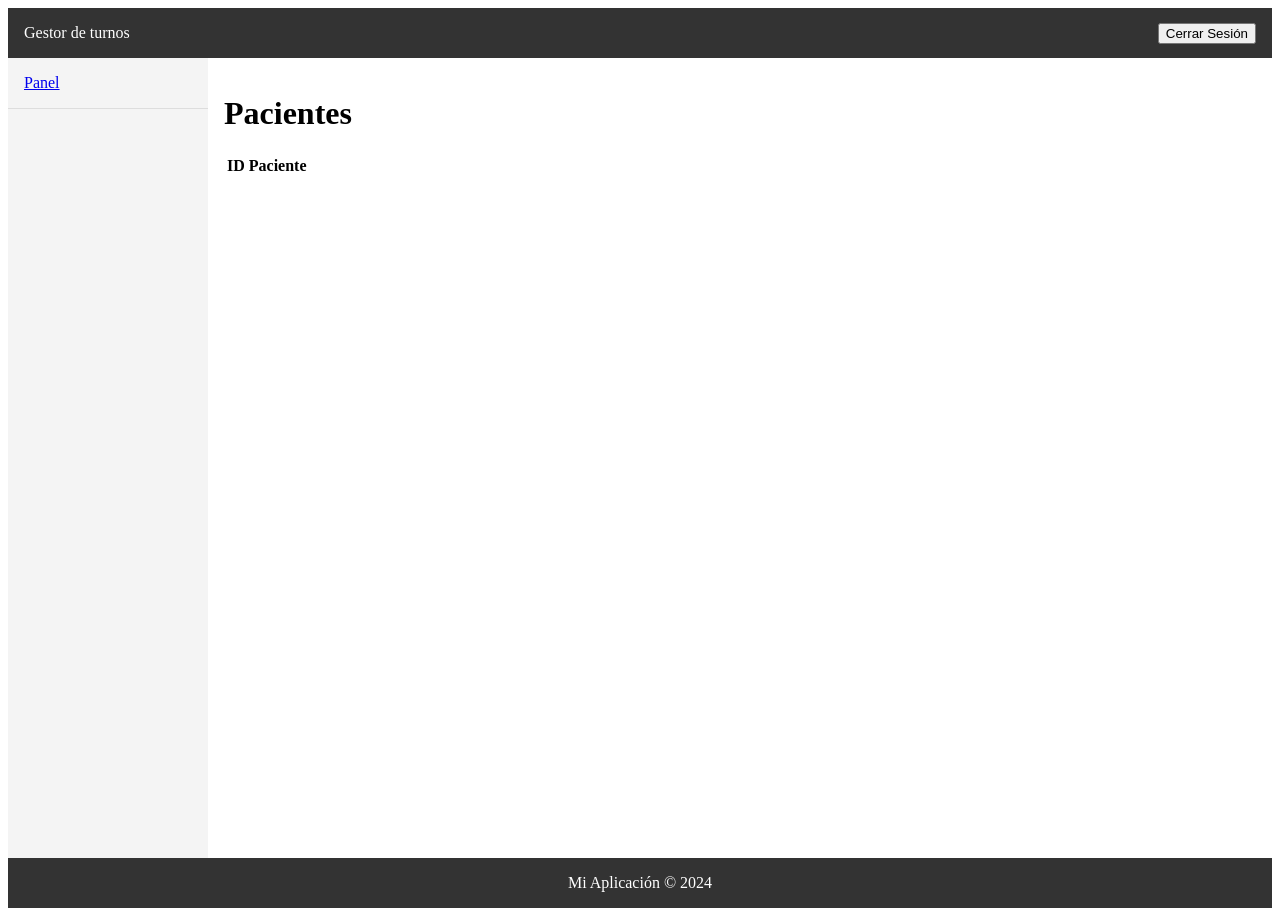
==== dashboard/dashboard.html @ 456006c1 "Organice los archivos del proyecto en carpetas" ====
<!DOCTYPE html>
<html lang="en">
<head>
  <meta charset="UTF-8">
  <meta name="viewport" content="width=device-width, initial-scale=1.0">
  <title>Listado de Productos</title>
  <link rel="stylesheet" href="style.css">
  <link rel="stylesheet" href="dashboard_style.css">
  <script src="dashboard.js"></script>
</head>
<body>
  <div class="dashboard-container">
    <header>
      <span>Gestor de turnos</span>
      <div>
        <button class="menu">&#9776;</button>
        <button id="logout">Cerrar Sesión</button>
      </div>
    </header>
    <nav id="sidebar">
      <ul>
        <li><a href="#">Panel</a></li>
      </ul>
    </nav>
    <main>
      <h1>Pacientes</h1>
      <table>
        <thead>
          <tr>
            <th>ID</th>
            <th>Paciente</th>
          </tr>
        </thead>
        <tbody id="product-table-body">
          <!-- Los productos se cargarán aquí dinámicamente -->
        </tbody>
      </table>
    </main>
    <footer>Mi Aplicación &copy; 2024</footer>
  </div>
</body>
</html>
---- dashboard/dashboard_style.css ----
.dashboard-container {
  display: grid;
  grid-template-columns: auto;
  grid-template-rows: auto 1fr auto;
  grid-template-areas: 
    "header"
    "main"
    "footer";
  height: 100dvh;
}

.dashboard-container nav {
  position: absolute;
  top: 0;
  bottom: 0;
  width: 200px;
  background-color: #f4f4f4;
  left: -200px;
}

.dashboard-container nav ul {
  list-style: none;
  padding: 0;
  margin: 0;
}

.dashboard-container nav ul li {
  padding: 1rem;
  border-bottom: 1px solid #ddd;
}

.dashboard-container header {
  grid-area: header;
  height: 50px;
  background-color: #333;
  color: white;
  display: flex;
  align-items: center;
  justify-content: space-between;
  padding: 0 1rem;
}

.dashboard-container header div {
  display: flex;
  align-items: center;
  gap: 1rem;
}

.dashboard-container main {
  grid-area: main;
  padding: 1rem;
  overflow-y: auto;
}

.dashboard-container footer {
  grid-area: footer;
  background-color: #333;
  color: white;
  text-align: center;
  padding: 1rem;
}

@media screen and (min-width: 600px) {
  .dashboard-container {
    grid-template-columns: 200px 1fr;
    grid-template-areas: 
      "header header"
      "nav main"
      "footer footer";
  }

  .dashboard-container nav {
    grid-area: nav;
    position: static;
    left: 0;
    height: auto;
  }

  .dashboard-container header div .menu {
    display: none;
  }
}
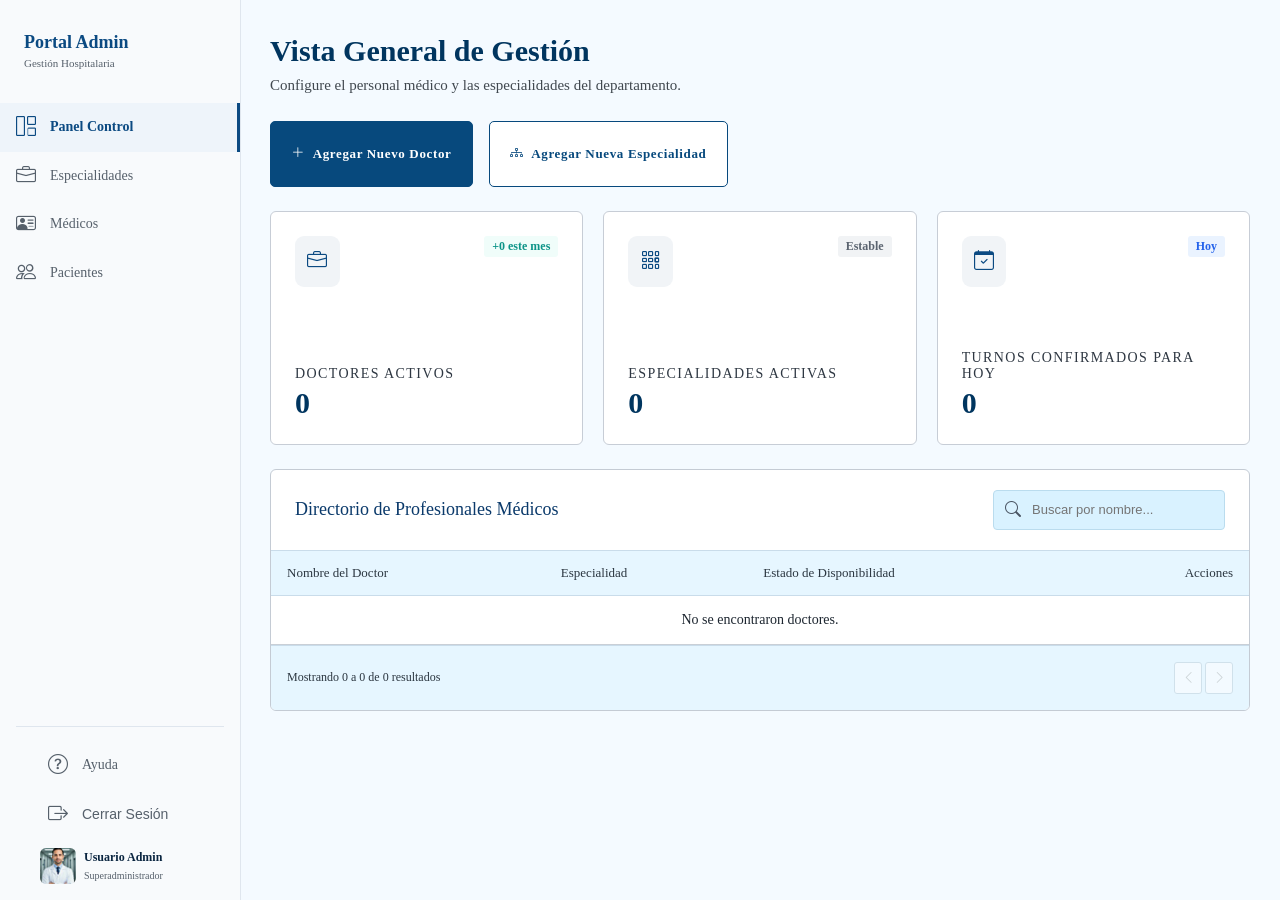
==== commit 056aff43: "Implemente interfaz responsive del dashboard de administracion" ====
--- a/dashboard/dashboard.html
+++ b/dashboard/dashboard.html
@@ -1,42 +1,116 @@
 <!DOCTYPE html>
-<html lang="en">
+<html lang="es">
 <head>
   <meta charset="UTF-8">
   <meta name="viewport" content="width=device-width, initial-scale=1.0">
-  <title>Listado de Productos</title>
-  <link rel="stylesheet" href="style.css">
+  <title>Panel de Control</title>
+  <link href="https://fonts.googleapis.com/css2?family=Public+Sans:wght@400;500;600;700&display=swap" rel="stylesheet">
+  <link href="https://cdn.jsdelivr.net/npm/bootstrap-icons@1.11.3/font/bootstrap-icons.min.css" rel="stylesheet">
+  <link rel="stylesheet" href="../shared/style.css">
   <link rel="stylesheet" href="dashboard_style.css">
+  <script src="../shared/storage.js"></script>
   <script src="dashboard.js"></script>
 </head>
 <body>
   <div class="dashboard-container">
     <header>
-      <span>Gestor de turnos</span>
+      <span>MedPortal</span>
       <div>
-        <button class="menu">&#9776;</button>
-        <button id="logout">Cerrar Sesión</button>
+        <button class="menu" id="menu-btn">&#9776;</button>
       </div>
     </header>
     <nav id="sidebar">
+      <div class="nav-brand">
+        <p>Portal Admin</p>
+        <small>Gestión Hospitalaria</small>
+      </div>
       <ul>
-        <li><a href="#">Panel</a></li>
+        <li><a href="../dashboard/dashboard.html" class="active"><i class="bi bi-grid-1x2"></i>Panel Control</a></li>
+        <li><a href="../specialties/specialties.html"><i class="bi bi-briefcase"></i>Especialidades</a></li>
+        <li><a href="#" class="disabled" title="Próximamente"><i class="bi bi-person-vcard"></i>Médicos</a></li>
+        <li><a href="#" class="disabled" title="Próximamente"><i class="bi bi-people"></i>Pacientes</a></li>
       </ul>
+      <div class="nav-footer">
+        <a href="#" class="disabled" title="Próximamente"><i class="bi bi-question-circle"></i>Ayuda</a>
+        <button id="logout"><i class="bi bi-box-arrow-right"></i>Cerrar Sesión</button>
+        <div class="nav-user">
+          <img src="../shared/img/admin-user.jpg" alt="">
+          <div>
+            <p>Usuario Admin</p>
+            <small>Superadministrador</small>
+          </div>
+        </div>
+      </div>
     </nav>
     <main>
-      <h1>Pacientes</h1>
-      <table>
-        <thead>
-          <tr>
-            <th>ID</th>
-            <th>Paciente</th>
-          </tr>
-        </thead>
-        <tbody id="product-table-body">
-          <!-- Los productos se cargarán aquí dinámicamente -->
-        </tbody>
-      </table>
+      <h1>Vista General de Gestión</h1>
+      <p class="subtitle">Configure el personal médico y las especialidades del departamento.</p>
+
+      <div class="actions">
+        <a href="#" class="btn disabled" title="Próximamente"><i class="bi bi-plus-lg"></i>Agregar Nuevo Doctor</a>
+        <a href="../specialties/specialty_form.html" class="btn outline"><i class="bi bi-diagram-3"></i>Agregar Nueva Especialidad</a>
+      </div>
+
+      <div class="stats">
+        <div class="stat">
+          <div class="stat-top">
+            <span class="stat-icon"><i class="bi bi-briefcase"></i></span>
+            <span class="badge green">+0 este mes</span>
+          </div>
+          <p class="stat-label">Doctores activos</p>
+          <p class="stat-value">0</p>
+        </div>
+        <div class="stat">
+          <div class="stat-top">
+            <span class="stat-icon"><i class="bi bi-grid-3x3-gap"></i></span>
+            <span class="badge grey">Estable</span>
+          </div>
+          <p class="stat-label">Especialidades activas</p>
+          <p class="stat-value" id="stat-specialties">0</p>
+        </div>
+        <div class="stat">
+          <div class="stat-top">
+            <span class="stat-icon"><i class="bi bi-calendar-check"></i></span>
+            <span class="badge blue">Hoy</span>
+          </div>
+          <p class="stat-label">Turnos confirmados para hoy</p>
+          <p class="stat-value">0</p>
+        </div>
+      </div>
+
+      <div class="card">
+        <div class="card-head">
+          <h2>Directorio de Profesionales Médicos</h2>
+          <div class="search-box">
+            <i class="bi bi-search"></i>
+            <input type="search" class="search" placeholder="Buscar por nombre..." disabled>
+          </div>
+        </div>
+        <div class="table-wrapper">
+          <table>
+            <thead>
+              <tr>
+                <th>Nombre del Doctor</th>
+                <th>Especialidad</th>
+                <th>Estado de Disponibilidad</th>
+                <th class="right">Acciones</th>
+              </tr>
+            </thead>
+            <tbody id="doctor-table-body">
+              <tr><td colspan="4" class="empty">No se encontraron doctores.</td></tr>
+            </tbody>
+          </table>
+        </div>
+        <div class="card-foot pager">
+          <span>Mostrando 0 a 0 de 0 resultados</span>
+          <div>
+            <button disabled><i class="bi bi-chevron-left"></i></button>
+            <button disabled><i class="bi bi-chevron-right"></i></button>
+          </div>
+        </div>
+      </div>
     </main>
-    <footer>Mi Aplicación &copy; 2024</footer>
+    <footer>MedPortal &copy; 2026</footer>
   </div>
 </body>
-</html>+</html>
--- a/shared/style.css
+++ b/shared/style.css
@@ -0,0 +1,11 @@
+body {
+  margin: 0;
+  font-size: 2rem;
+  height: 100dvh;
+}
+
+@media screen and (min-width: 600px) {
+  body {
+    font-size: 1rem;
+  }
+}
--- a/dashboard/dashboard_style.css
+++ b/dashboard/dashboard_style.css
@@ -1,39 +1,138 @@
+/* Grilla del panel (header, nav, main y footer) y componentes comunes de las páginas del administrador.
+   Colores según los mockups del TPI. */
 .dashboard-container {
   display: grid;
-  grid-template-columns: auto;
+  grid-template-columns: minmax(0, 1fr);
   grid-template-rows: auto 1fr auto;
-  grid-template-areas: 
+  grid-template-areas:
     "header"
     "main"
     "footer";
   height: 100dvh;
-}
-
+  background-color: #F4FAFF;
+}
+
+/* ---------- Nav (sidebar) ---------- */
 .dashboard-container nav {
   position: absolute;
   top: 0;
   bottom: 0;
-  width: 200px;
-  background-color: #f4f4f4;
-  left: -200px;
+  z-index: 10;
+  display: flex;
+  flex-direction: column;
+  width: 240px;
+  overflow-y: auto;
+  background-color: #F8FAFC;
+  border-right: 1px solid #DFE6EE;
+  left: -240px;
+  transition: left 0.2s ease;
+}
+
+.dashboard-container nav.open {
+  left: 0;
+}
+
+.nav-brand {
+  padding: 2rem 1.5rem 0;
+}
+
+.nav-brand p {
+  margin: 0;
+  font-size: 1.125rem;
+  font-weight: 700;
+  color: #0B4A82;
+}
+
+.nav-brand small {
+  font-size: 0.6875rem;
+  color: #56606B;
 }
 
 .dashboard-container nav ul {
+  flex: 1;
   list-style: none;
   padding: 0;
+  margin: 2rem 0 0;
+}
+
+.dashboard-container nav ul li a,
+.nav-footer a,
+.nav-footer button {
+  display: flex;
+  align-items: center;
+  gap: 0.875rem;
+  padding: 0.8rem 1rem;
+  font-size: 0.875rem;
+  color: #56606B;
+  text-decoration: none;
+}
+
+.dashboard-container nav ul li a.active {
+  background: #EEF4FA;
+  color: #0B4A82;
+  font-weight: 600;
+  box-shadow: inset -3px 0 0 #0B4A82;
+}
+
+.dashboard-container nav .bi {
+  font-size: 1.25rem;
+}
+
+.nav-footer {
+  margin: 0.75rem 1rem 0;
+  padding: 0.875rem 0 1rem;
+  border-top: 1px solid #DFE6EE;
+}
+
+.nav-footer a,
+.nav-footer button {
+  width: 100%;
+  padding-left: 2rem;
+  background: none;
+  border: 0;
+  cursor: pointer;
+}
+
+.nav-user {
+  display: flex;
+  align-items: center;
+  gap: 0.5rem;
+  padding: 0.625rem 0 0 1.5rem;
+}
+
+.nav-user img {
+  width: 2.25rem;
+  height: 2.25rem;
+  border-radius: 0.375rem;
+  object-fit: cover;
+}
+
+.nav-user p {
   margin: 0;
-}
-
-.dashboard-container nav ul li {
-  padding: 1rem;
-  border-bottom: 1px solid #ddd;
-}
-
+  font-size: 0.75rem;
+  font-weight: 600;
+  color: #0A2540;
+}
+
+.nav-user small {
+  font-size: 0.625rem;
+  color: #56606B;
+}
+
+/* Enlaces a pantallas que todavía no forman parte de esta entrega (se ven como en el mockup, pero no navegan) */
+.disabled {
+  pointer-events: none;
+  cursor: default;
+}
+
+/* ---------- Header, main y footer ---------- */
 .dashboard-container header {
   grid-area: header;
   height: 50px;
-  background-color: #333;
-  color: white;
+  background-color: white;
+  color: #00355F;
+  font-weight: 700;
+  border-bottom: 1px solid #E0E7EE;
   display: flex;
   align-items: center;
   justify-content: space-between;
@@ -44,6 +143,14 @@
   display: flex;
   align-items: center;
   gap: 1rem;
+}
+
+.dashboard-container header .menu {
+  background: none;
+  border: 0;
+  font-size: 1.5rem;
+  color: #07497D;
+  cursor: pointer;
 }
 
 .dashboard-container main {
@@ -54,29 +161,274 @@
 
 .dashboard-container footer {
   grid-area: footer;
-  background-color: #333;
-  color: white;
+  background-color: #F8FAFC;
+  border-top: 1px solid #DFE6EE;
+  color: #56606B;
+  font-size: 0.75rem;
   text-align: center;
   padding: 1rem;
 }
 
+/* ---------- Contenido ---------- */
+main h1 {
+  margin: 0;
+  font-size: 1.5rem;
+  color: #00355F;
+}
+
+main .subtitle {
+  margin: 0.375rem 0 0;
+  font-size: 0.9375rem;
+  line-height: 1.5;
+  color: #40484F;
+}
+
+.actions {
+  display: flex;
+  flex-wrap: wrap;
+  gap: 1rem;
+  margin-top: 1.5rem;
+}
+
+.btn {
+  display: inline-flex;
+  align-items: center;
+  justify-content: center;
+  gap: 0.5rem;
+  min-height: 3rem;
+  padding: 0.5rem 1.25rem;
+  border: 1.5px solid #07497D;
+  border-radius: 0.3125rem;
+  background: #07497D;
+  color: white;
+  font-size: 0.8125rem;
+  font-weight: 600;
+  letter-spacing: 0.05em;
+  text-decoration: none;
+  cursor: pointer;
+}
+
+.btn.outline {
+  background: white;
+  color: #07497D;
+}
+
+.stats {
+  display: grid;
+  grid-template-columns: 1fr;
+  gap: 1.25rem;
+  margin: 1.5rem 0;
+}
+
+.stat {
+  display: flex;
+  flex-direction: column;
+  min-height: 11.5rem;
+  padding: 1.5rem;
+  background: white;
+  border: 1px solid #C7CDD6;
+  border-radius: 0.375rem;
+}
+
+.stat-top {
+  display: flex;
+  align-items: flex-start;
+  justify-content: space-between;
+}
+
+.stat-icon {
+  display: flex;
+  align-items: center;
+  justify-content: center;
+  width: 2.8rem;
+  height: 3.2rem;
+  border-radius: 0.5625rem;
+  background: #F1F4F7;
+  color: #0B4A82;
+  font-size: 1.25rem;
+}
+
+.badge {
+  padding: 0.1875rem 0.5rem;
+  border-radius: 0.1875rem;
+  font-size: 0.75rem;
+  font-weight: 600;
+}
+
+.badge.green { background: #F0FDFA; color: #0D9488; }
+.badge.grey { background: #F1F3F5; color: #5B6470; }
+.badge.blue { background: #EAF3FF; color: #2563EB; }
+
+.stat-label {
+  margin: auto 0 0;
+  padding-top: 1.875rem;
+  font-size: 0.875rem;
+  letter-spacing: 0.1em;
+  text-transform: uppercase;
+  color: #2E3742;
+}
+
+.stat-value {
+  margin: 0.25rem 0 0;
+  font-size: 1.875rem;
+  font-weight: 700;
+  color: #00355F;
+}
+
+.card {
+  overflow: hidden;
+  background: white;
+  border: 1px solid #C4CBD4;
+  border-radius: 0.375rem;
+}
+
+.card-head {
+  display: flex;
+  flex-direction: column;
+  gap: 0.875rem;
+  padding: 1.25rem 1rem;
+}
+
+.card-head h2 {
+  margin: 0;
+  font-size: 1.125rem;
+  font-weight: 500;
+  color: #0B3A6B;
+}
+
+.search-box {
+  position: relative;
+}
+
+.search-box .bi {
+  position: absolute;
+  top: 50%;
+  left: 0.75rem;
+  transform: translateY(-50%);
+  color: #4A5563;
+  pointer-events: none;
+}
+
+.search {
+  width: 100%;
+  height: 2.5rem;
+  padding: 0 0.75rem 0 2.375rem;
+  border: 1px solid #BADCEE;
+  border-radius: 0.25rem;
+  background: #D9F2FF;
+  font-size: 0.8125rem;
+}
+
+.table-wrapper {
+  overflow-x: auto;
+}
+
+.dashboard-container table {
+  width: 100%;
+  border-collapse: collapse;
+}
+
+.dashboard-container th {
+  padding: 0.875rem 1rem;
+  background: #E6F6FF;
+  border-top: 1px solid #C9DCEA;
+  border-bottom: 1px solid #C9DCEA;
+  font-size: 0.8125rem;
+  font-weight: 500;
+  text-align: left;
+  color: #2B3640;
+  white-space: nowrap;
+}
+
+.dashboard-container td {
+  padding: 1rem;
+  border-bottom: 1px solid #C9CFD6;
+  font-size: 0.875rem;
+  color: #1D2630;
+}
+
+.dashboard-container td.empty {
+  text-align: center;
+}
+
+.dashboard-container th.right {
+  text-align: right;
+}
+
+.card-foot {
+  display: flex;
+  flex-wrap: wrap;
+  align-items: center;
+  justify-content: space-between;
+  gap: 0.75rem;
+  padding: 1rem;
+  background: #E6F6FF;
+  border-top: 1px solid #C9DCEA;
+  font-size: 0.75rem;
+  color: #2B3640;
+}
+
+.pager button {
+  min-width: 1.75rem;
+  height: 2rem;
+  border: 1px solid #BFD0DC;
+  border-radius: 0.1875rem;
+  background: white;
+  cursor: pointer;
+}
+
+.pager button:disabled {
+  opacity: 0.55;
+  cursor: not-allowed;
+}
+
 @media screen and (min-width: 600px) {
   .dashboard-container {
-    grid-template-columns: 200px 1fr;
-    grid-template-areas: 
-      "header header"
-      "nav main"
-      "footer footer";
+    grid-template-columns: 240px minmax(0, 1fr);
+    grid-template-areas:
+      "nav main";
+    grid-template-rows: 1fr;
+  }
+
+  /* En escritorio el mockup no tiene header ni footer: el nav queda fijo a la izquierda */
+  .dashboard-container header,
+  .dashboard-container footer {
+    display: none;
   }
 
   .dashboard-container nav {
     grid-area: nav;
     position: static;
     left: 0;
-    height: auto;
+    height: 100dvh;
   }
 
   .dashboard-container header div .menu {
     display: none;
   }
-}+
+  .dashboard-container main {
+    padding: 2.125rem 1.875rem 2.5rem;
+  }
+
+  main h1 {
+    font-size: 1.875rem;
+  }
+
+  .card-head .search-box {
+    flex: 0 1 14.5rem;
+  }
+
+  .card-head {
+    flex-direction: row;
+    justify-content: space-between;
+    align-items: center;
+    padding: 1.25rem 1.5rem;
+  }
+}
+
+@media screen and (min-width: 900px) {
+  .stats {
+    grid-template-columns: repeat(3, 1fr);
+  }
+}
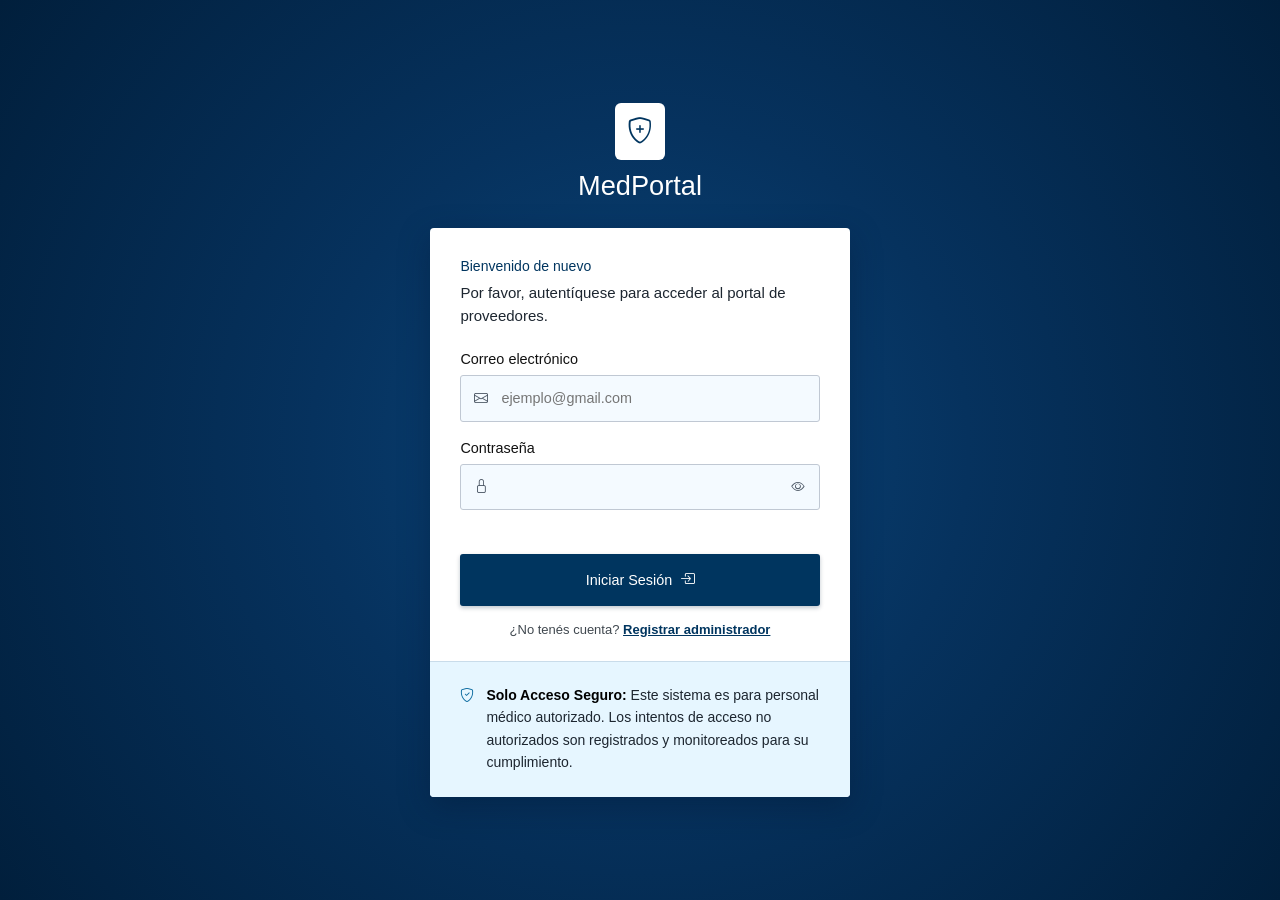
==== commit 8dc7599c: "Corregi el login y arregle referencias del panel y del almacenamiento" ====
--- a/dashboard/dashboard.html
+++ b/dashboard/dashboard.html
@@ -48,7 +48,7 @@
 
       <div class="actions">
         <a href="#" class="btn disabled" title="Próximamente"><i class="bi bi-plus-lg"></i>Agregar Nuevo Doctor</a>
-        <a href="../specialties/specialty_form.html" class="btn outline"><i class="bi bi-diagram-3"></i>Agregar Nueva Especialidad</a>
+        <a href="../specialties/specialty.html" class="btn outline"><i class="bi bi-diagram-3"></i>Agregar Nueva Especialidad</a>
       </div>
 
       <div class="stats">
--- a/shared/style.css
+++ b/shared/style.css
@@ -1,11 +1,32 @@
+/* Estilos globales compartidos por todas las páginas (equivalente al style.css del ejercicio).
+   Mobile first: la base es el celular y con min-width: 600px se amplía para escritorio.
+   Colores y tipografía según los mockups del TPI (MedPortal). */
+* {
+  box-sizing: border-box;
+}
+
+[hidden] {
+  display: none !important;
+}
+
 body {
   margin: 0;
-  font-size: 2rem;
+  font-size: 1rem;
   height: 100dvh;
+  font-family: 'Public Sans', 'Inter', 'Segoe UI', sans-serif;
+  color: #151C20;
+}
+
+img {
+  max-width: 100%;
+}
+
+a {
+  color: inherit;
 }
 
 @media screen and (min-width: 600px) {
   body {
-    font-size: 1rem;
+    font-size: 0.875rem;
   }
 }
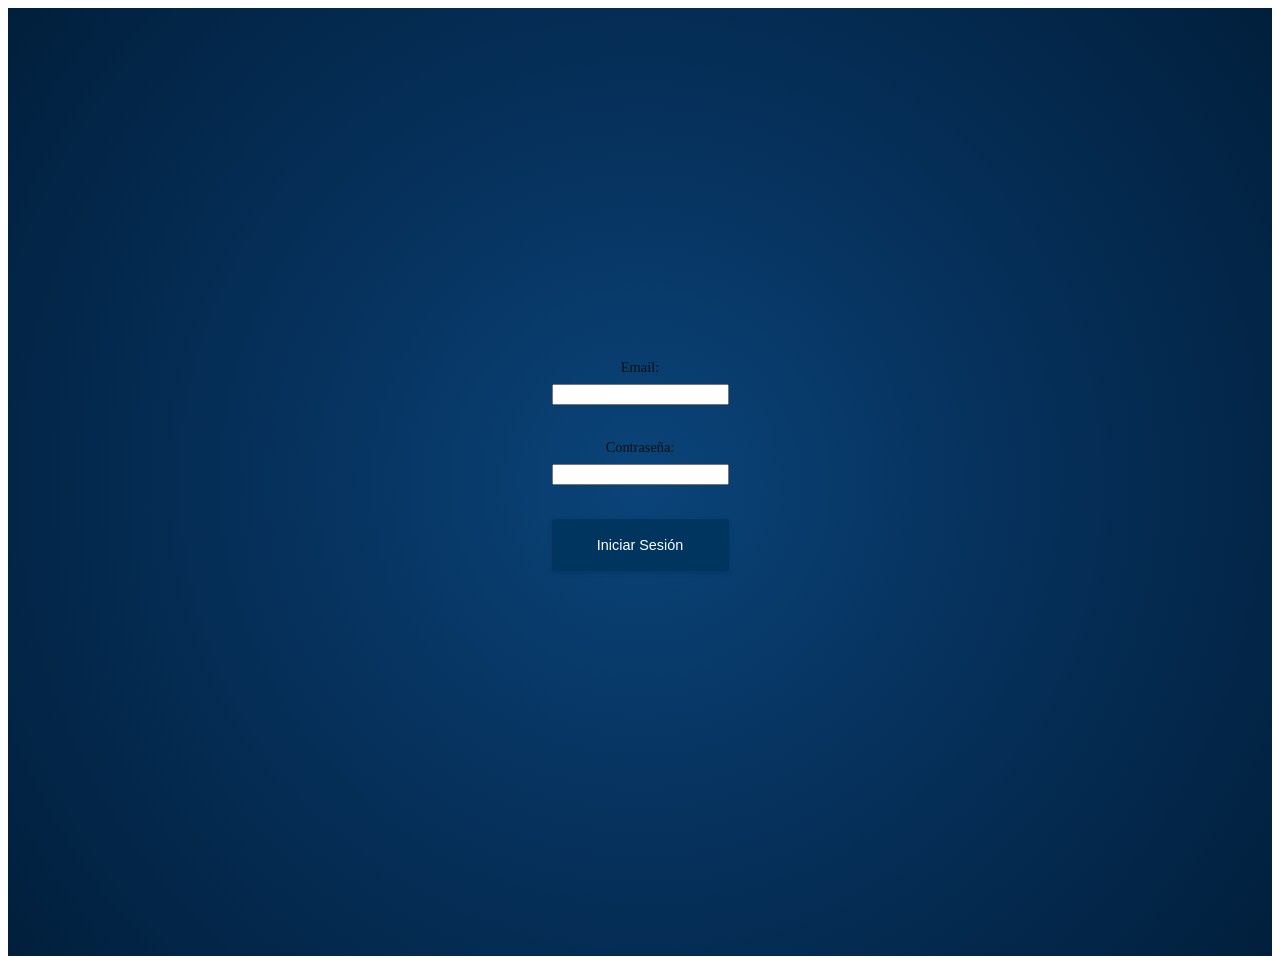
==== commit c291fb3e: "Merge branch 'development' into feature/specialties # Conflicts: #	dashboard/dashboard_style.css #	s" ====
--- a/dashboard/dashboard.html
+++ b/dashboard/dashboard.html
@@ -48,7 +48,7 @@
 
       <div class="actions">
         <a href="#" class="btn disabled" title="Próximamente"><i class="bi bi-plus-lg"></i>Agregar Nuevo Doctor</a>
-        <a href="../specialties/specialty.html" class="btn outline"><i class="bi bi-diagram-3"></i>Agregar Nueva Especialidad</a>
+        <a href="../specialties/specialty_form.html" class="btn outline"><i class="bi bi-diagram-3"></i>Agregar Nueva Especialidad</a>
       </div>
 
       <div class="stats">
--- a/shared/style.css
+++ b/shared/style.css
@@ -30,3 +30,11 @@
     font-size: 0.875rem;
   }
 }
+
+/* ---------- Foco con teclado ---------- */
+
+button:focus-visible,
+a:focus-visible {
+  outline: 2px solid #0B4A82;
+  outline-offset: 2px;
+}
--- a/dashboard/dashboard_style.css
+++ b/dashboard/dashboard_style.css
@@ -432,3 +432,56 @@
     grid-template-columns: repeat(3, 1fr);
   }
 }
+
+/* ---------- Efectos al pasar el mouse y al tocar ---------- */
+
+.btn,
+.dashboard-container nav ul li a,
+.nav-footer a,
+.nav-footer button,
+.dashboard-container header .menu,
+.pager button {
+  transition: background-color 0.15s ease, color 0.15s ease, border-color 0.15s ease, transform 0.1s ease;
+}
+
+.btn:hover {
+  background: #063A63;
+  border-color: #063A63;
+}
+
+.btn.outline:hover {
+  background: #EAF3FB;
+  color: #07497D;
+  border-color: #07497D;
+}
+
+.btn:active,
+.pager button:not(:disabled):active,
+.dashboard-container header .menu:active {
+  transform: scale(0.96);
+}
+
+.dashboard-container nav ul li a:hover,
+.nav-footer a:hover {
+  background: #EEF4FA;
+  color: #0B4A82;
+}
+
+.nav-footer button:hover {
+  background: #FEF2F2;
+  color: #DC2626;
+}
+
+.dashboard-container header .menu {
+  border-radius: 0.375rem;
+}
+
+.dashboard-container header .menu:hover {
+  background: #EEF4FA;
+}
+
+.pager button:not(:disabled):hover {
+  background: #EAF3FB;
+  border-color: #07497D;
+  color: #07497D;
+}
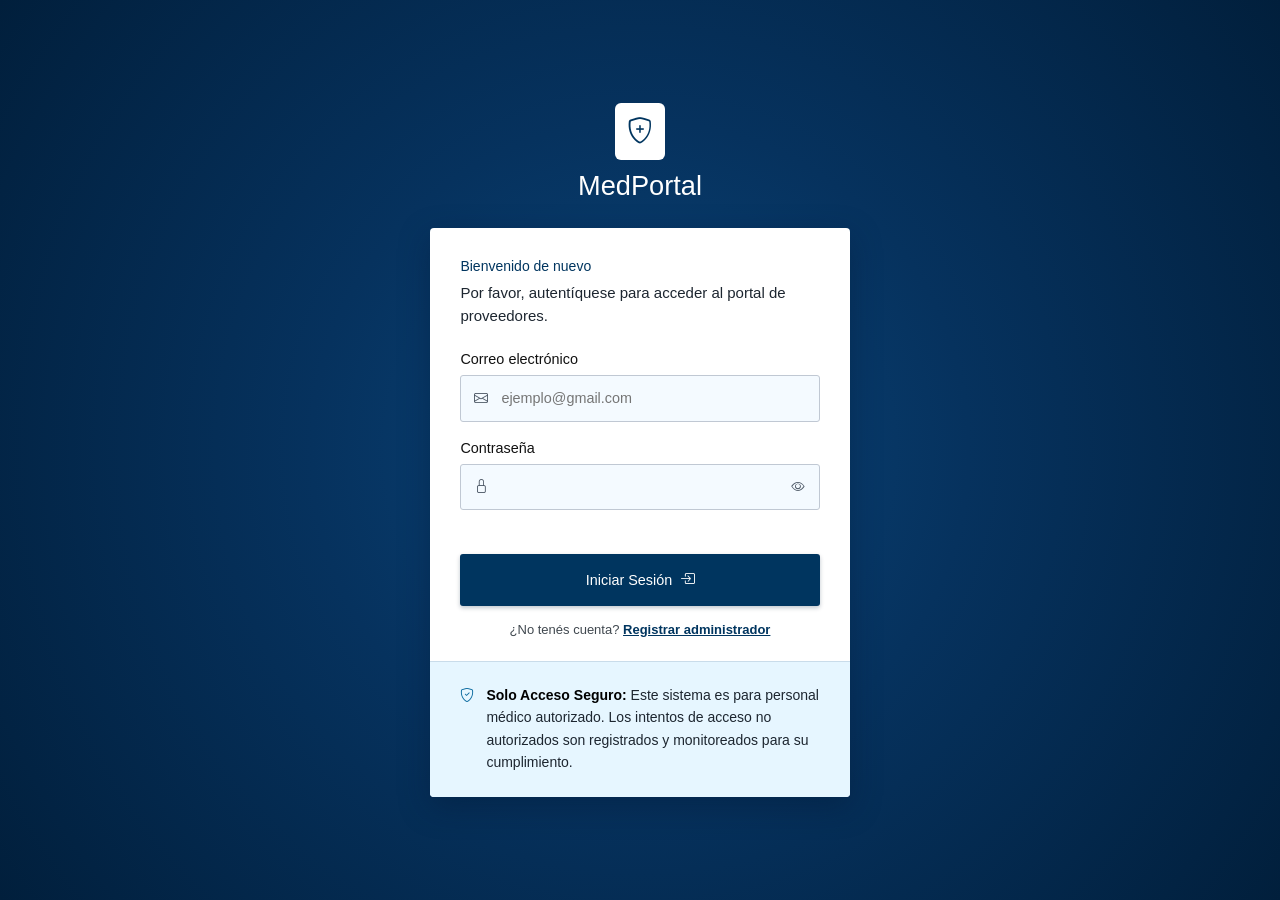
==== commit 4bc9491f: "Merge branch 'development' of https://github.com/lulirojasaguilar/dsw2026-ej22 into feature/specialt" ====
--- a/dashboard/dashboard.html
+++ b/dashboard/dashboard.html
@@ -48,7 +48,7 @@
 
       <div class="actions">
         <a href="#" class="btn disabled" title="Próximamente"><i class="bi bi-plus-lg"></i>Agregar Nuevo Doctor</a>
-        <a href="../specialties/specialty_form.html" class="btn outline"><i class="bi bi-diagram-3"></i>Agregar Nueva Especialidad</a>
+        <a href="../specialties/specialty.html" class="btn outline"><i class="bi bi-diagram-3"></i>Agregar Nueva Especialidad</a>
       </div>
 
       <div class="stats">
